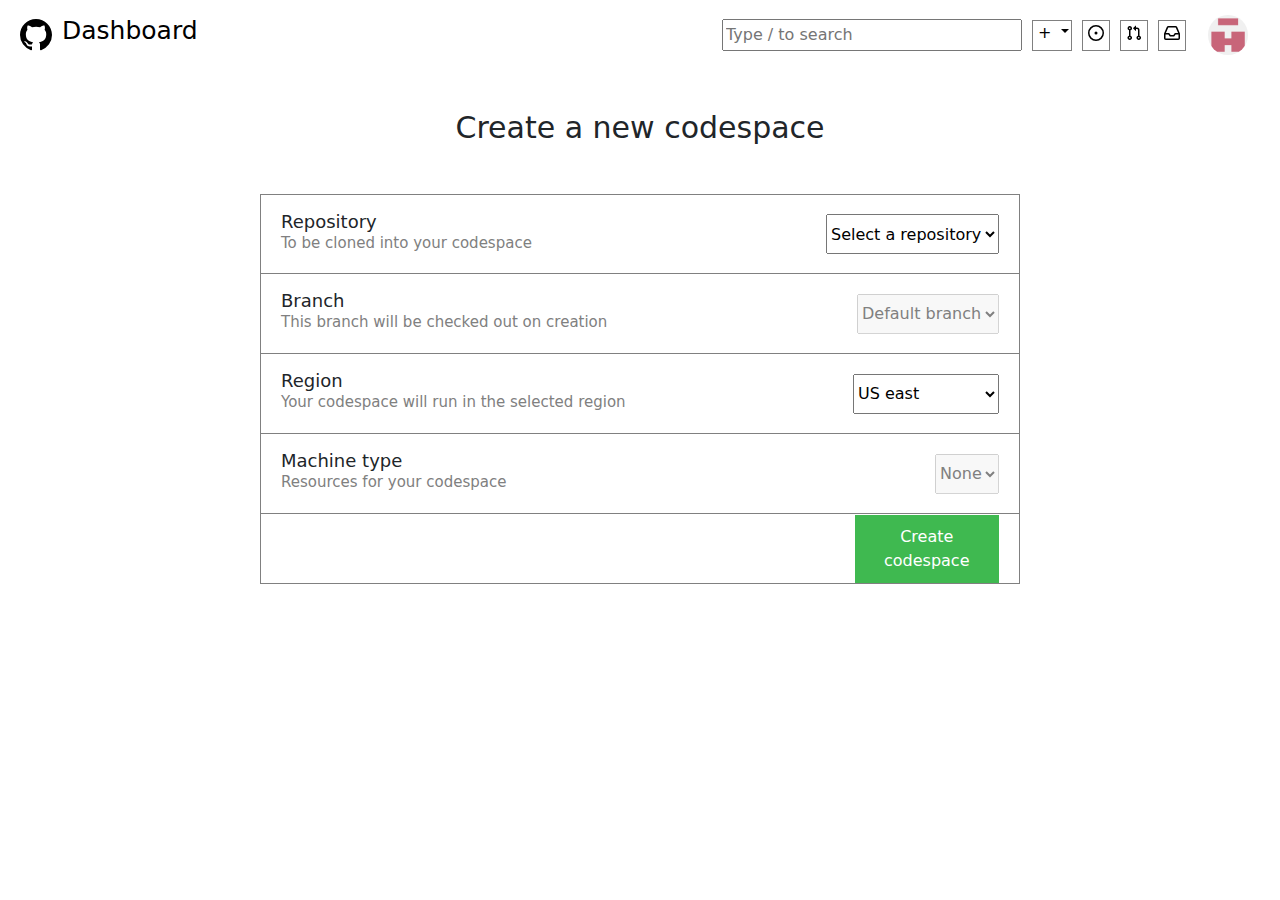
==== pages/codespace.html @ 84b0ba65 "codespace" ====
<!DOCTYPE html>
<html lang="en">
  <head>
    <meta charset="UTF-8" />
    <meta name="viewport" content="width=device-width, initial-scale=1.0" />
    <title>Document</title>
    <link
      href="https://cdn.jsdelivr.net/npm/bootstrap@5.3.3/dist/css/bootstrap.min.css"
      rel="stylesheet"
      integrity="sha384-QWTKZyjpPEjISv5WaRU9OFeRpok6YctnYmDr5pNlyT2bRjXh0JMhjY6hW+ALEwIH"
      crossorigin="anonymous"
    />
    <link rel="stylesheet" href="../css/codespace.min.css" />
  </head>
  <body>
    <header>
      <nav class="container first_nav">
        <div class="logo">
          <a href="../index.html">
            <svg
              height="32"
              aria-hidden="true"
              viewBox="0 0 16 16"
              version="1.1"
              width="32"
              data-view-component="true"
            >
              <path
                d="M8 0c4.42 0 8 3.58 8 8a8.013 8.013 0 0 1-5.45 7.59c-.4.08-.55-.17-.55-.38 0-.27.01-1.13.01-2.2 0-.75-.25-1.23-.54-1.48 1.78-.2 3.65-.88 3.65-3.95 0-.88-.31-1.59-.82-2.15.08-.2.36-1.02-.08-2.12 0 0-.67-.22-2.2.82-.64-.18-1.32-.27-2-.27-.68 0-1.36.09-2 .27-1.53-1.03-2.2-.82-2.2-.82-.44 1.1-.16 1.92-.08 2.12-.51.56-.82 1.28-.82 2.15 0 3.06 1.86 3.75 3.64 3.95-.23.2-.44.55-.51 1.07-.46.21-1.61.55-2.33-.66-.15-.24-.6-.83-1.23-.82-.67.01-.27.38.01.53.34.19.73.9.82 1.13.16.45.68 1.31 2.69.94 0 .67.01 1.3.01 1.49 0 .21-.15.45-.55.38A7.995 7.995 0 0 1 0 8c0-4.42 3.58-8 8-8Z"
              ></path>
            </svg>
          </a>
          <a href="../index.html">
            <h1 class="py-3">Dashboard</h1>
          </a>
        </div>
        <div class="search">
          <form action="">
            <input type="search" placeholder="Type / to search" />
          </form>
          <div class="dropdown">
            <button
              class="btn-1 dropdown-toggle"
              type="button"
              data-bs-toggle="dropdown"
              aria-expanded="false"
            >
              +
            </button>
            <ul class="dropdown-menu">
              <li>
                <button class="dropdown-item" type="button">
                  New reposity
                </button>
              </li>
              <li>
                <button class="dropdown-item" type="button">
                  Import reposity
                </button>
                <hr />
              </li>
              <li>
                <button class="dropdown-item" type="button">
                  New codespace
                </button>
              </li>
              <li>
                <button class="dropdown-item" type="button">New gist</button>
              </li>
              <hr />
              <li>
                <button class="dropdown-item" type="button">
                  New organization
                </button>
              </li>
              <li>
                <button class="dropdown-item" type="button">New project</button>
              </li>
            </ul>
          </div>
          <button class="btn-1">
            <a href="">
              <svg
                aria-hidden="true"
                height="16"
                viewBox="0 0 16 16"
                version="1.1"
                width="16"
                data-view-component="true"
                class="octicon octicon-issue-opened Button-visual"
              >
                <path d="M8 9.5a1.5 1.5 0 1 0 0-3 1.5 1.5 0 0 0 0 3Z"></path>
                <path
                  d="M8 0a8 8 0 1 1 0 16A8 8 0 0 1 8 0ZM1.5 8a6.5 6.5 0 1 0 13 0 6.5 6.5 0 0 0-13 0Z"
                ></path>
              </svg>
            </a>
          </button>
          <button class="btn-1">
            <a href="">
              <svg
                aria-hidden="true"
                height="16"
                viewBox="0 0 16 16"
                version="1.1"
                width="16"
                data-view-component="true"
                class="octicon octicon-git-pull-request Button-visual"
              >
                <path
                  d="M1.5 3.25a2.25 2.25 0 1 1 3 2.122v5.256a2.251 2.251 0 1 1-1.5 0V5.372A2.25 2.25 0 0 1 1.5 3.25Zm5.677-.177L9.573.677A.25.25 0 0 1 10 .854V2.5h1A2.5 2.5 0 0 1 13.5 5v5.628a2.251 2.251 0 1 1-1.5 0V5a1 1 0 0 0-1-1h-1v1.646a.25.25 0 0 1-.427.177L7.177 3.427a.25.25 0 0 1 0-.354ZM3.75 2.5a.75.75 0 1 0 0 1.5.75.75 0 0 0 0-1.5Zm0 9.5a.75.75 0 1 0 0 1.5.75.75 0 0 0 0-1.5Zm8.25.75a.75.75 0 1 0 1.5 0 .75.75 0 0 0-1.5 0Z"
                ></path>
              </svg>
            </a>
          </button>
          <button class="btn-1">
            <a href="">
              <svg
                aria-hidden="true"
                height="16"
                viewBox="0 0 16 16"
                version="1.1"
                width="16"
                data-view-component="true"
                class="octicon octicon-inbox Button-visual"
              >
                <path
                  d="M2.8 2.06A1.75 1.75 0 0 1 4.41 1h7.18c.7 0 1.333.417 1.61 1.06l2.74 6.395c.04.093.06.194.06.295v4.5A1.75 1.75 0 0 1 14.25 15H1.75A1.75 1.75 0 0 1 0 13.25v-4.5c0-.101.02-.202.06-.295Zm1.61.44a.25.25 0 0 0-.23.152L1.887 8H4.75a.75.75 0 0 1 .6.3L6.625 10h2.75l1.275-1.7a.75.75 0 0 1 .6-.3h2.863L11.82 2.652a.25.25 0 0 0-.23-.152Zm10.09 7h-2.875l-1.275 1.7a.75.75 0 0 1-.6.3h-3.5a.75.75 0 0 1-.6-.3L4.375 9.5H1.5v3.75c0 .138.112.25.25.25h12.5a.25.25 0 0 0 .25-.25Z"
                ></path>
              </svg>
            </a>
          </button>
          <button
            style="border: none"
            id="img_logo"
            class="btn"
            type="button"
            data-bs-toggle="offcanvas"
            data-bs-target="#offcanvasRight"
            aria-controls="offcanvasRight"
          >
            <img
              src="../assets/images/home/logo.png"
              style="border-radius: 50%"
              width="40px"
              alt=""
            />
          </button>

          <div
            class="offcanvas offcanvas-end"
            tabindex="-1"
            id="offcanvasRight"
            aria-labelledby="offcanvasRightLabel"
          >
            <div class="offcanvas-header">
              <h5 class="offcanvas-title" id="offcanvasRightLabel">
                Nomonjon Parmanov
              </h5>
              <button
                type="button"
                class="btn-close"
                data-bs-dismiss="offcanvas"
                aria-label="Close"
              ></button>
            </div>
            <div class="offcanvas-body">
              <ul>
                <li>
                  <button class="btn-1" type="button">
                    <svg
                      aria-hidden="true"
                      height="16"
                      viewBox="0 0 16 16"
                      version="1.1"
                      width="16"
                      data-view-component="true"
                      class="octicon octicon-smiley"
                    >
                      <path
                        d="M8 0a8 8 0 1 1 0 16A8 8 0 0 1 8 0ZM1.5 8a6.5 6.5 0 1 0 13 0 6.5 6.5 0 0 0-13 0Zm3.82 1.636a.75.75 0 0 1 1.038.175l.007.009c.103.118.22.222.35.31.264.178.683.37 1.285.37.602 0 1.02-.192 1.285-.371.13-.088.247-.192.35-.31l.007-.008a.75.75 0 0 1 1.222.87l-.022-.015c.02.013.021.015.021.015v.001l-.001.002-.002.003-.005.007-.014.019a2.066 2.066 0 0 1-.184.213c-.16.166-.338.316-.53.445-.63.418-1.37.638-2.127.629-.946 0-1.652-.308-2.126-.63a3.331 3.331 0 0 1-.715-.657l-.014-.02-.005-.006-.002-.003v-.002h-.001l.613-.432-.614.43a.75.75 0 0 1 .183-1.044ZM12 7a1 1 0 1 1-2 0 1 1 0 0 1 2 0ZM5 8a1 1 0 1 1 0-2 1 1 0 0 1 0 2Zm5.25 2.25.592.416a97.71 97.71 0 0 0-.592-.416Z"
                      ></path>
                    </svg>
                    Set status
                  </button>
                </li>
                <hr />
                <li>
                  <button class="btn-1" type="button">
                    <svg
                      aria-hidden="true"
                      height="16"
                      viewBox="0 0 16 16"
                      version="1.1"
                      width="16"
                      data-view-component="true"
                      class="octicon octicon-person"
                    >
                      <path
                        d="M10.561 8.073a6.005 6.005 0 0 1 3.432 5.142.75.75 0 1 1-1.498.07 4.5 4.5 0 0 0-8.99 0 .75.75 0 0 1-1.498-.07 6.004 6.004 0 0 1 3.431-5.142 3.999 3.999 0 1 1 5.123 0ZM10.5 5a2.5 2.5 0 1 0-5 0 2.5 2.5 0 0 0 5 0Z"
                      ></path>
                    </svg>
                    Your profile
                  </button>
                </li>
                <li>
                  <button class="btn-1" type="button">
                    <svg
                      aria-hidden="true"
                      height="16"
                      viewBox="0 0 16 16"
                      version="1.1"
                      width="16"
                      data-view-component="true"
                      class="octicon octicon-person-add"
                    >
                      <path
                        d="M7.9 8.548h-.001a5.528 5.528 0 0 1 3.1 4.659.75.75 0 1 1-1.498.086A4.01 4.01 0 0 0 5.5 9.5a4.01 4.01 0 0 0-4.001 3.793.75.75 0 1 1-1.498-.085 5.527 5.527 0 0 1 3.1-4.66 3.5 3.5 0 1 1 4.799 0ZM13.25 0a.75.75 0 0 1 .75.75V2h1.25a.75.75 0 0 1 0 1.5H14v1.25a.75.75 0 0 1-1.5 0V3.5h-1.25a.75.75 0 0 1 0-1.5h1.25V.75a.75.75 0 0 1 .75-.75ZM5.5 4a2 2 0 1 0-.001 3.999A2 2 0 0 0 5.5 4Z"
                      ></path>
                    </svg>
                    Add account
                  </button>
                </li>
                <hr />
                <li>
                  <button class="btn-1" type="button">
                    <svg
                      aria-hidden="true"
                      height="16"
                      viewBox="0 0 16 16"
                      version="1.1"
                      width="16"
                      data-view-component="true"
                      class="octicon octicon-repo"
                    >
                      <path
                        d="M2 2.5A2.5 2.5 0 0 1 4.5 0h8.75a.75.75 0 0 1 .75.75v12.5a.75.75 0 0 1-.75.75h-2.5a.75.75 0 0 1 0-1.5h1.75v-2h-8a1 1 0 0 0-.714 1.7.75.75 0 1 1-1.072 1.05A2.495 2.495 0 0 1 2 11.5Zm10.5-1h-8a1 1 0 0 0-1 1v6.708A2.486 2.486 0 0 1 4.5 9h8ZM5 12.25a.25.25 0 0 1 .25-.25h3.5a.25.25 0 0 1 .25.25v3.25a.25.25 0 0 1-.4.2l-1.45-1.087a.249.249 0 0 0-.3 0L5.4 15.7a.25.25 0 0 1-.4-.2Z"
                      ></path>
                    </svg>
                    Your repositories
                  </button>
                </li>
                <li>
                  <button class="btn-1" type="button">
                    <svg
                      aria-hidden="true"
                      height="16"
                      viewBox="0 0 16 16"
                      version="1.1"
                      width="16"
                      data-view-component="true"
                      class="octicon octicon-project"
                    >
                      <path
                        d="M1.75 0h12.5C15.216 0 16 .784 16 1.75v12.5A1.75 1.75 0 0 1 14.25 16H1.75A1.75 1.75 0 0 1 0 14.25V1.75C0 .784.784 0 1.75 0ZM1.5 1.75v12.5c0 .138.112.25.25.25h12.5a.25.25 0 0 0 .25-.25V1.75a.25.25 0 0 0-.25-.25H1.75a.25.25 0 0 0-.25.25ZM11.75 3a.75.75 0 0 1 .75.75v7.5a.75.75 0 0 1-1.5 0v-7.5a.75.75 0 0 1 .75-.75Zm-8.25.75a.75.75 0 0 1 1.5 0v5.5a.75.75 0 0 1-1.5 0ZM8 3a.75.75 0 0 1 .75.75v3.5a.75.75 0 0 1-1.5 0v-3.5A.75.75 0 0 1 8 3Z"
                      ></path>
                    </svg>
                    Your projects
                  </button>
                </li>
                <li>
                  <button class="btn-1" type="button">
                    <svg
                      aria-hidden="true"
                      height="16"
                      viewBox="0 0 16 16"
                      version="1.1"
                      width="16"
                      data-view-component="true"
                      class="octicon octicon-copilot"
                    >
                      <path
                        d="M7.998 15.035c-4.562 0-7.873-2.914-7.998-3.749V9.338c.085-.628.677-1.686 1.588-2.065.013-.07.024-.143.036-.218.029-.183.06-.384.126-.612-.201-.508-.254-1.084-.254-1.656 0-.87.128-1.769.693-2.484.579-.733 1.494-1.124 2.724-1.261 1.206-.134 2.262.034 2.944.765.05.053.096.108.139.165.044-.057.094-.112.143-.165.682-.731 1.738-.899 2.944-.765 1.23.137 2.145.528 2.724 1.261.566.715.693 1.614.693 2.484 0 .572-.053 1.148-.254 1.656.066.228.098.429.126.612.012.076.024.148.037.218.924.385 1.522 1.471 1.591 2.095v1.872c0 .766-3.351 3.795-8.002 3.795Zm0-1.485c2.28 0 4.584-1.11 5.002-1.433V7.862l-.023-.116c-.49.21-1.075.291-1.727.291-1.146 0-2.059-.327-2.71-.991A3.222 3.222 0 0 1 8 6.303a3.24 3.24 0 0 1-.544.743c-.65.664-1.563.991-2.71.991-.652 0-1.236-.081-1.727-.291l-.023.116v4.255c.419.323 2.722 1.433 5.002 1.433ZM6.762 2.83c-.193-.206-.637-.413-1.682-.297-1.019.113-1.479.404-1.713.7-.247.312-.369.789-.369 1.554 0 .793.129 1.171.308 1.371.162.181.519.379 1.442.379.853 0 1.339-.235 1.638-.54.315-.322.527-.827.617-1.553.117-.935-.037-1.395-.241-1.614Zm4.155-.297c-1.044-.116-1.488.091-1.681.297-.204.219-.359.679-.242 1.614.091.726.303 1.231.618 1.553.299.305.784.54 1.638.54.922 0 1.28-.198 1.442-.379.179-.2.308-.578.308-1.371 0-.765-.123-1.242-.37-1.554-.233-.296-.693-.587-1.713-.7Z"
                      ></path>
                      <path
                        d="M6.25 9.037a.75.75 0 0 1 .75.75v1.501a.75.75 0 0 1-1.5 0V9.787a.75.75 0 0 1 .75-.75Zm4.25.75v1.501a.75.75 0 0 1-1.5 0V9.787a.75.75 0 0 1 1.5 0Z"
                      ></path>
                    </svg>
                    Your Copilot
                  </button>
                </li>
                <li>
                  <button class="btn-1" type="button">
                    <svg
                      aria-hidden="true"
                      height="16"
                      viewBox="0 0 16 16"
                      version="1.1"
                      width="16"
                      data-view-component="true"
                      class="octicon octicon-organization"
                    >
                      <path
                        d="M1.75 16A1.75 1.75 0 0 1 0 14.25V1.75C0 .784.784 0 1.75 0h8.5C11.216 0 12 .784 12 1.75v12.5c0 .085-.006.168-.018.25h2.268a.25.25 0 0 0 .25-.25V8.285a.25.25 0 0 0-.111-.208l-1.055-.703a.749.749 0 1 1 .832-1.248l1.055.703c.487.325.779.871.779 1.456v5.965A1.75 1.75 0 0 1 14.25 16h-3.5a.766.766 0 0 1-.197-.026c-.099.017-.2.026-.303.026h-3a.75.75 0 0 1-.75-.75V14h-1v1.25a.75.75 0 0 1-.75.75Zm-.25-1.75c0 .138.112.25.25.25H4v-1.25a.75.75 0 0 1 .75-.75h2.5a.75.75 0 0 1 .75.75v1.25h2.25a.25.25 0 0 0 .25-.25V1.75a.25.25 0 0 0-.25-.25h-8.5a.25.25 0 0 0-.25.25ZM3.75 6h.5a.75.75 0 0 1 0 1.5h-.5a.75.75 0 0 1 0-1.5ZM3 3.75A.75.75 0 0 1 3.75 3h.5a.75.75 0 0 1 0 1.5h-.5A.75.75 0 0 1 3 3.75Zm4 3A.75.75 0 0 1 7.75 6h.5a.75.75 0 0 1 0 1.5h-.5A.75.75 0 0 1 7 6.75ZM7.75 3h.5a.75.75 0 0 1 0 1.5h-.5a.75.75 0 0 1 0-1.5ZM3 9.75A.75.75 0 0 1 3.75 9h.5a.75.75 0 0 1 0 1.5h-.5A.75.75 0 0 1 3 9.75ZM7.75 9h.5a.75.75 0 0 1 0 1.5h-.5a.75.75 0 0 1 0-1.5Z"
                      ></path>
                    </svg>
                    Your organization
                  </button>
                </li>
                <li>
                  <button class="btn-1" type="button">
                    <svg
                      aria-hidden="true"
                      height="16"
                      viewBox="0 0 16 16"
                      version="1.1"
                      width="16"
                      data-view-component="true"
                      class="octicon octicon-globe"
                    >
                      <path
                        d="M8 0a8 8 0 1 1 0 16A8 8 0 0 1 8 0ZM5.78 8.75a9.64 9.64 0 0 0 1.363 4.177c.255.426.542.832.857 1.215.245-.296.551-.705.857-1.215A9.64 9.64 0 0 0 10.22 8.75Zm4.44-1.5a9.64 9.64 0 0 0-1.363-4.177c-.307-.51-.612-.919-.857-1.215a9.927 9.927 0 0 0-.857 1.215A9.64 9.64 0 0 0 5.78 7.25Zm-5.944 1.5H1.543a6.507 6.507 0 0 0 4.666 5.5c-.123-.181-.24-.365-.352-.552-.715-1.192-1.437-2.874-1.581-4.948Zm-2.733-1.5h2.733c.144-2.074.866-3.756 1.58-4.948.12-.197.237-.381.353-.552a6.507 6.507 0 0 0-4.666 5.5Zm10.181 1.5c-.144 2.074-.866 3.756-1.58 4.948-.12.197-.237.381-.353.552a6.507 6.507 0 0 0 4.666-5.5Zm2.733-1.5a6.507 6.507 0 0 0-4.666-5.5c.123.181.24.365.353.552.714 1.192 1.436 2.874 1.58 4.948Z"
                      ></path>
                    </svg>
                    Your erterprises
                  </button>
                </li>
                <li>
                  <button class="btn-1" type="button">
                    <svg
                      aria-hidden="true"
                      height="16"
                      viewBox="0 0 16 16"
                      version="1.1"
                      width="16"
                      data-view-component="true"
                      class="octicon octicon-star"
                    >
                      <path
                        d="M8 .25a.75.75 0 0 1 .673.418l1.882 3.815 4.21.612a.75.75 0 0 1 .416 1.279l-3.046 2.97.719 4.192a.751.751 0 0 1-1.088.791L8 12.347l-3.766 1.98a.75.75 0 0 1-1.088-.79l.72-4.194L.818 6.374a.75.75 0 0 1 .416-1.28l4.21-.611L7.327.668A.75.75 0 0 1 8 .25Zm0 2.445L6.615 5.5a.75.75 0 0 1-.564.41l-3.097.45 2.24 2.184a.75.75 0 0 1 .216.664l-.528 3.084 2.769-1.456a.75.75 0 0 1 .698 0l2.77 1.456-.53-3.084a.75.75 0 0 1 .216-.664l2.24-2.183-3.096-.45a.75.75 0 0 1-.564-.41L8 2.694Z"
                      ></path>
                    </svg>
                    Your stars
                  </button>
                </li>
                <li>
                  <button class="btn-1" type="button">
                    <svg
                      aria-hidden="true"
                      height="16"
                      viewBox="0 0 16 16"
                      version="1.1"
                      width="16"
                      data-view-component="true"
                      class="octicon octicon-heart"
                    >
                      <path
                        d="m8 14.25.345.666a.75.75 0 0 1-.69 0l-.008-.004-.018-.01a7.152 7.152 0 0 1-.31-.17 22.055 22.055 0 0 1-3.434-2.414C2.045 10.731 0 8.35 0 5.5 0 2.836 2.086 1 4.25 1 5.797 1 7.153 1.802 8 3.02 8.847 1.802 10.203 1 11.75 1 13.914 1 16 2.836 16 5.5c0 2.85-2.045 5.231-3.885 6.818a22.066 22.066 0 0 1-3.744 2.584l-.018.01-.006.003h-.002ZM4.25 2.5c-1.336 0-2.75 1.164-2.75 3 0 2.15 1.58 4.144 3.365 5.682A20.58 20.58 0 0 0 8 13.393a20.58 20.58 0 0 0 3.135-2.211C12.92 9.644 14.5 7.65 14.5 5.5c0-1.836-1.414-3-2.75-3-1.373 0-2.609.986-3.029 2.456a.749.749 0 0 1-1.442 0C6.859 3.486 5.623 2.5 4.25 2.5Z"
                      ></path>
                    </svg>
                    Your sponsors
                  </button>
                </li>
                <li>
                  <button class="btn-1" type="button">
                    <svg
                      aria-hidden="true"
                      height="16"
                      viewBox="0 0 16 16"
                      version="1.1"
                      width="16"
                      data-view-component="true"
                      class="octicon octicon-code-square"
                    >
                      <path
                        d="M0 1.75C0 .784.784 0 1.75 0h12.5C15.216 0 16 .784 16 1.75v12.5A1.75 1.75 0 0 1 14.25 16H1.75A1.75 1.75 0 0 1 0 14.25Zm1.75-.25a.25.25 0 0 0-.25.25v12.5c0 .138.112.25.25.25h12.5a.25.25 0 0 0 .25-.25V1.75a.25.25 0 0 0-.25-.25Zm7.47 3.97a.75.75 0 0 1 1.06 0l2 2a.75.75 0 0 1 0 1.06l-2 2a.749.749 0 0 1-1.275-.326.749.749 0 0 1 .215-.734L10.69 8 9.22 6.53a.75.75 0 0 1 0-1.06ZM6.78 6.53 5.31 8l1.47 1.47a.749.749 0 0 1-.326 1.275.749.749 0 0 1-.734-.215l-2-2a.75.75 0 0 1 0-1.06l2-2a.751.751 0 0 1 1.042.018.751.751 0 0 1 .018 1.042Z"
                      ></path>
                    </svg>
                    Your Gists
                  </button>
                </li>
                <hr />
                <li>
                  <button class="btn-1" type="button">
                    <svg
                      aria-hidden="true"
                      height="16"
                      viewBox="0 0 16 16"
                      version="1.1"
                      width="16"
                      data-view-component="true"
                      class="octicon octicon-upload"
                    >
                      <path
                        d="M2.75 14A1.75 1.75 0 0 1 1 12.25v-2.5a.75.75 0 0 1 1.5 0v2.5c0 .138.112.25.25.25h10.5a.25.25 0 0 0 .25-.25v-2.5a.75.75 0 0 1 1.5 0v2.5A1.75 1.75 0 0 1 13.25 14Z"
                      ></path>
                      <path
                        d="M11.78 4.72a.749.749 0 1 1-1.06 1.06L8.75 3.811V9.5a.75.75 0 0 1-1.5 0V3.811L5.28 5.78a.749.749 0 1 1-1.06-1.06l3.25-3.25a.749.749 0 0 1 1.06 0l3.25 3.25Z"
                      ></path>
                    </svg>
                    Upgrade
                  </button>
                </li>
                <li>
                  <button class="btn-1" type="button">
                    <svg
                      aria-hidden="true"
                      height="16"
                      viewBox="0 0 16 16"
                      version="1.1"
                      width="16"
                      data-view-component="true"
                      class="octicon octicon-globe"
                    >
                      <path
                        d="M8 0a8 8 0 1 1 0 16A8 8 0 0 1 8 0ZM5.78 8.75a9.64 9.64 0 0 0 1.363 4.177c.255.426.542.832.857 1.215.245-.296.551-.705.857-1.215A9.64 9.64 0 0 0 10.22 8.75Zm4.44-1.5a9.64 9.64 0 0 0-1.363-4.177c-.307-.51-.612-.919-.857-1.215a9.927 9.927 0 0 0-.857 1.215A9.64 9.64 0 0 0 5.78 7.25Zm-5.944 1.5H1.543a6.507 6.507 0 0 0 4.666 5.5c-.123-.181-.24-.365-.352-.552-.715-1.192-1.437-2.874-1.581-4.948Zm-2.733-1.5h2.733c.144-2.074.866-3.756 1.58-4.948.12-.197.237-.381.353-.552a6.507 6.507 0 0 0-4.666 5.5Zm10.181 1.5c-.144 2.074-.866 3.756-1.58 4.948-.12.197-.237.381-.353.552a6.507 6.507 0 0 0 4.666-5.5Zm2.733-1.5a6.507 6.507 0 0 0-4.666-5.5c.123.181.24.365.353.552.714 1.192 1.436 2.874 1.58 4.948Z"
                      ></path>
                    </svg>
                    Try erterprice
                  </button>
                </li>
                <li>
                  <button class="btn-1" type="button">
                    <svg
                      aria-hidden="true"
                      height="16"
                      viewBox="0 0 16 16"
                      version="1.1"
                      width="16"
                      data-view-component="true"
                      class="octicon octicon-beaker"
                    >
                      <path
                        d="M5 5.782V2.5h-.25a.75.75 0 0 1 0-1.5h6.5a.75.75 0 0 1 0 1.5H11v3.282l3.666 5.76C15.619 13.04 14.543 15 12.767 15H3.233c-1.776 0-2.852-1.96-1.899-3.458Zm-2.4 6.565a.75.75 0 0 0 .633 1.153h9.534a.75.75 0 0 0 .633-1.153L12.225 10.5h-8.45ZM9.5 2.5h-3V6c0 .143-.04.283-.117.403L4.73 9h6.54L9.617 6.403A.746.746 0 0 1 9.5 6Z"
                      ></path>
                    </svg>
                    Feature preview
                  </button>
                </li>
                <li>
                  <button class="btn-1" type="button">
                    <svg
                      aria-hidden="true"
                      height="16"
                      viewBox="0 0 16 16"
                      version="1.1"
                      width="16"
                      data-view-component="true"
                      class="octicon octicon-gear"
                    >
                      <path
                        d="M8 0a8.2 8.2 0 0 1 .701.031C9.444.095 9.99.645 10.16 1.29l.288 1.107c.018.066.079.158.212.224.231.114.454.243.668.386.123.082.233.09.299.071l1.103-.303c.644-.176 1.392.021 1.82.63.27.385.506.792.704 1.218.315.675.111 1.422-.364 1.891l-.814.806c-.049.048-.098.147-.088.294.016.257.016.515 0 .772-.01.147.038.246.088.294l.814.806c.475.469.679 1.216.364 1.891a7.977 7.977 0 0 1-.704 1.217c-.428.61-1.176.807-1.82.63l-1.102-.302c-.067-.019-.177-.011-.3.071a5.909 5.909 0 0 1-.668.386c-.133.066-.194.158-.211.224l-.29 1.106c-.168.646-.715 1.196-1.458 1.26a8.006 8.006 0 0 1-1.402 0c-.743-.064-1.289-.614-1.458-1.26l-.289-1.106c-.018-.066-.079-.158-.212-.224a5.738 5.738 0 0 1-.668-.386c-.123-.082-.233-.09-.299-.071l-1.103.303c-.644.176-1.392-.021-1.82-.63a8.12 8.12 0 0 1-.704-1.218c-.315-.675-.111-1.422.363-1.891l.815-.806c.05-.048.098-.147.088-.294a6.214 6.214 0 0 1 0-.772c.01-.147-.038-.246-.088-.294l-.815-.806C.635 6.045.431 5.298.746 4.623a7.92 7.92 0 0 1 .704-1.217c.428-.61 1.176-.807 1.82-.63l1.102.302c.067.019.177.011.3-.071.214-.143.437-.272.668-.386.133-.066.194-.158.211-.224l.29-1.106C6.009.645 6.556.095 7.299.03 7.53.01 7.764 0 8 0Zm-.571 1.525c-.036.003-.108.036-.137.146l-.289 1.105c-.147.561-.549.967-.998 1.189-.173.086-.34.183-.5.29-.417.278-.97.423-1.529.27l-1.103-.303c-.109-.03-.175.016-.195.045-.22.312-.412.644-.573.99-.014.031-.021.11.059.19l.815.806c.411.406.562.957.53 1.456a4.709 4.709 0 0 0 0 .582c.032.499-.119 1.05-.53 1.456l-.815.806c-.081.08-.073.159-.059.19.162.346.353.677.573.989.02.03.085.076.195.046l1.102-.303c.56-.153 1.113-.008 1.53.27.161.107.328.204.501.29.447.222.85.629.997 1.189l.289 1.105c.029.109.101.143.137.146a6.6 6.6 0 0 0 1.142 0c.036-.003.108-.036.137-.146l.289-1.105c.147-.561.549-.967.998-1.189.173-.086.34-.183.5-.29.417-.278.97-.423 1.529-.27l1.103.303c.109.029.175-.016.195-.045.22-.313.411-.644.573-.99.014-.031.021-.11-.059-.19l-.815-.806c-.411-.406-.562-.957-.53-1.456a4.709 4.709 0 0 0 0-.582c-.032-.499.119-1.05.53-1.456l.815-.806c.081-.08.073-.159.059-.19a6.464 6.464 0 0 0-.573-.989c-.02-.03-.085-.076-.195-.046l-1.102.303c-.56.153-1.113.008-1.53-.27a4.44 4.44 0 0 0-.501-.29c-.447-.222-.85-.629-.997-1.189l-.289-1.105c-.029-.11-.101-.143-.137-.146a6.6 6.6 0 0 0-1.142 0ZM11 8a3 3 0 1 1-6 0 3 3 0 0 1 6 0ZM9.5 8a1.5 1.5 0 1 0-3.001.001A1.5 1.5 0 0 0 9.5 8Z"
                      ></path>
                    </svg>
                    Settings
                  </button>
                </li>
                <hr />
                <li>
                  <button class="btn-1" type="button">
                    <svg
                      aria-hidden="true"
                      height="16"
                      viewBox="0 0 16 16"
                      version="1.1"
                      width="16"
                      data-view-component="true"
                      class="octicon octicon-book"
                    >
                      <path
                        d="M0 1.75A.75.75 0 0 1 .75 1h4.253c1.227 0 2.317.59 3 1.501A3.743 3.743 0 0 1 11.006 1h4.245a.75.75 0 0 1 .75.75v10.5a.75.75 0 0 1-.75.75h-4.507a2.25 2.25 0 0 0-1.591.659l-.622.621a.75.75 0 0 1-1.06 0l-.622-.621A2.25 2.25 0 0 0 5.258 13H.75a.75.75 0 0 1-.75-.75Zm7.251 10.324.004-5.073-.002-2.253A2.25 2.25 0 0 0 5.003 2.5H1.5v9h3.757a3.75 3.75 0 0 1 1.994.574ZM8.755 4.75l-.004 7.322a3.752 3.752 0 0 1 1.992-.572H14.5v-9h-3.495a2.25 2.25 0 0 0-2.25 2.25Z"
                      ></path>
                      <svg
                        aria-hidden="true"
                        height="16"
                        viewBox="0 0 16 16"
                        version="1.1"
                        width="16"
                        data-view-component="true"
                        class="octicon octicon-gear"
                      >
                        <path
                          d="M8 0a8.2 8.2 0 0 1 .701.031C9.444.095 9.99.645 10.16 1.29l.288 1.107c.018.066.079.158.212.224.231.114.454.243.668.386.123.082.233.09.299.071l1.103-.303c.644-.176 1.392.021 1.82.63.27.385.506.792.704 1.218.315.675.111 1.422-.364 1.891l-.814.806c-.049.048-.098.147-.088.294.016.257.016.515 0 .772-.01.147.038.246.088.294l.814.806c.475.469.679 1.216.364 1.891a7.977 7.977 0 0 1-.704 1.217c-.428.61-1.176.807-1.82.63l-1.102-.302c-.067-.019-.177-.011-.3.071a5.909 5.909 0 0 1-.668.386c-.133.066-.194.158-.211.224l-.29 1.106c-.168.646-.715 1.196-1.458 1.26a8.006 8.006 0 0 1-1.402 0c-.743-.064-1.289-.614-1.458-1.26l-.289-1.106c-.018-.066-.079-.158-.212-.224a5.738 5.738 0 0 1-.668-.386c-.123-.082-.233-.09-.299-.071l-1.103.303c-.644.176-1.392-.021-1.82-.63a8.12 8.12 0 0 1-.704-1.218c-.315-.675-.111-1.422.363-1.891l.815-.806c.05-.048.098-.147.088-.294a6.214 6.214 0 0 1 0-.772c.01-.147-.038-.246-.088-.294l-.815-.806C.635 6.045.431 5.298.746 4.623a7.92 7.92 0 0 1 .704-1.217c.428-.61 1.176-.807 1.82-.63l1.102.302c.067.019.177.011.3-.071.214-.143.437-.272.668-.386.133-.066.194-.158.211-.224l.29-1.106C6.009.645 6.556.095 7.299.03 7.53.01 7.764 0 8 0Zm-.571 1.525c-.036.003-.108.036-.137.146l-.289 1.105c-.147.561-.549.967-.998 1.189-.173.086-.34.183-.5.29-.417.278-.97.423-1.529.27l-1.103-.303c-.109-.03-.175.016-.195.045-.22.312-.412.644-.573.99-.014.031-.021.11.059.19l.815.806c.411.406.562.957.53 1.456a4.709 4.709 0 0 0 0 .582c.032.499-.119 1.05-.53 1.456l-.815.806c-.081.08-.073.159-.059.19.162.346.353.677.573.989.02.03.085.076.195.046l1.102-.303c.56-.153 1.113-.008 1.53.27.161.107.328.204.501.29.447.222.85.629.997 1.189l.289 1.105c.029.109.101.143.137.146a6.6 6.6 0 0 0 1.142 0c.036-.003.108-.036.137-.146l.289-1.105c.147-.561.549-.967.998-1.189.173-.086.34-.183.5-.29.417-.278.97-.423 1.529-.27l1.103.303c.109.029.175-.016.195-.045.22-.313.411-.644.573-.99.014-.031.021-.11-.059-.19l-.815-.806c-.411-.406-.562-.957-.53-1.456a4.709 4.709 0 0 0 0-.582c-.032-.499.119-1.05.53-1.456l.815-.806c.081-.08.073-.159.059-.19a6.464 6.464 0 0 0-.573-.989c-.02-.03-.085-.076-.195-.046l-1.102.303c-.56.153-1.113.008-1.53-.27a4.44 4.44 0 0 0-.501-.29c-.447-.222-.85-.629-.997-1.189l-.289-1.105c-.029-.11-.101-.143-.137-.146a6.6 6.6 0 0 0-1.142 0ZM11 8a3 3 0 1 1-6 0 3 3 0 0 1 6 0ZM9.5 8a1.5 1.5 0 1 0-3.001.001A1.5 1.5 0 0 0 9.5 8Z"
                        ></path>
                      </svg>
                    </svg>
                    Github Docs
                  </button>
                </li>
                <li>
                  <button class="btn-1" type="button">
                    <svg
                      aria-hidden="true"
                      height="16"
                      viewBox="0 0 16 16"
                      version="1.1"
                      width="16"
                      data-view-component="true"
                      class="octicon octicon-people"
                    >
                      <path
                        d="M2 5.5a3.5 3.5 0 1 1 5.898 2.549 5.508 5.508 0 0 1 3.034 4.084.75.75 0 1 1-1.482.235 4 4 0 0 0-7.9 0 .75.75 0 0 1-1.482-.236A5.507 5.507 0 0 1 3.102 8.05 3.493 3.493 0 0 1 2 5.5ZM11 4a3.001 3.001 0 0 1 2.22 5.018 5.01 5.01 0 0 1 2.56 3.012.749.749 0 0 1-.885.954.752.752 0 0 1-.549-.514 3.507 3.507 0 0 0-2.522-2.372.75.75 0 0 1-.574-.73v-.352a.75.75 0 0 1 .416-.672A1.5 1.5 0 0 0 11 5.5.75.75 0 0 1 11 4Zm-5.5-.5a2 2 0 1 0-.001 3.999A2 2 0 0 0 5.5 3.5Z"
                      ></path>
                    </svg>
                    Github Support
                  </button>
                </li>
                <hr />
                <li>
                  <button class="btn-1" type="button">Sign out</button>
                </li>
              </ul>
            </div>
          </div>
        </div>
      </nav>
    </header>
    <section class="container">
      <h1>Create a new codespace</h1>
      <div class="repo">
        <fieldset>
          <div style="border-top: 1px solid gray" class="first">
            <div class="icon">
              <p>Repository</p>
              <p class="gray">To be cloned into your codespace</p>
            </div>
            <select name="repo" id="repo">
              <option value="">Select a repository</option>
            </select>
          </div>
          <div class="first">
            <div class="icon">
              <p>Branch</p>
              <p class="gray">This branch will be checked out on creation</p>
            </div>
            <select name="" id="" disabled="disabled">
              <option value="">Default branch</option>
            </select>
          </div>
          <div class="first">
            <div class="icon">
              <p>Region</p>
              <p class="gray">Your codespace will run in the selected region</p>
            </div>
            <select name="" id="">
              <option value="">US east</option>
              <option value="">US west</option>
              <option value="">Europe west</option>
              <option value="">Southeast west</option>
              <option value="">Australia</option>
            </select>
          </div>
          <div class="first">
            <div class="icon">
              <p>Machine type</p>
              <p class="gray">Resources for your codespace</p>
            </div>
            <select name="" id="" disabled="disabled">
              <option value="">None</option>
            </select>
          </div>
          <div style="height: 70px" class="first">
            <button type="submit">Create codespace</button>
          </div>
        </fieldset>
      </div>
    </section>
    <script
      src="https://cdn.jsdelivr.net/npm/bootstrap@5.3.3/dist/js/bootstrap.bundle.min.js"
      integrity="sha384-YvpcrYf0tY3lHB60NNkmXc5s9fDVZLESaAA55NDzOxhy9GkcIdslK1eN7N6jIeHz"
      crossorigin="anonymous"
    ></script>
  </body>
</html>
---- css/codespace.min.css ----
*{padding:0;margin:0}*::after,::before{box-sizing:border-box}.container{max-width:1300px;margin-left:auto;margin-right:auto;padding-left:20px;padding-right:20px}a{text-decoration:none}li{list-style-type:none}.first_nav{display:flex;align-items:center;justify-content:space-between}.first_nav .logo{display:flex;align-items:center;gap:10px}.first_nav .logo a{color:#000}.first_nav .logo h1{font-size:25px;padding-top:3px}.first_nav .search{display:flex;align-items:center;gap:10px}.first_nav .search input{width:300px;padding:2px;outline:none}.first_nav .search .dropdown .btn-1{background-color:#fff;border:1px solid gray;width:40px}.first_nav .search .dropdown .dropdown-menu button:hover{background-color:gray;color:#fff}.btn-1{border:1px solid gray;padding-bottom:5px;padding-left:5px;padding-right:5px;background-color:rgba(0,0,0,0)}.offcanvas h5{padding-left:37px;margin-left:-40px}.offcanvas .offcanvas-body{margin-left:-40px}.offcanvas .offcanvas-body ul li .btn-1{text-align:start;border:none;width:100%;background-color:rgba(0,0,0,0);transition:.5s}.offcanvas .offcanvas-body ul li button:hover{background-color:gray;color:#fff}h1{text-align:center;font-size:30px;padding-top:40px;padding-bottom:40px}.repo{max-width:800px;padding-left:20px;padding-right:20px;margin-left:auto;margin-right:auto}.repo .first{border:1px solid gray;display:flex;align-items:center;justify-content:space-between;padding:20px;height:80px;border-top:none}.repo .first .icon{padding-top:10px}.repo .first .icon p{font-size:18px}.repo .first .icon .gray{color:gray;font-size:15px;margin-top:-19px}.repo .first select{outline:none;height:40px}.repo .first select option{padding:10px}.repo button{display:block;margin-top:10px;margin-bottom:10px;margin-left:573.5px;padding:10px;color:#fff;background-color:#3fb950;border:none}
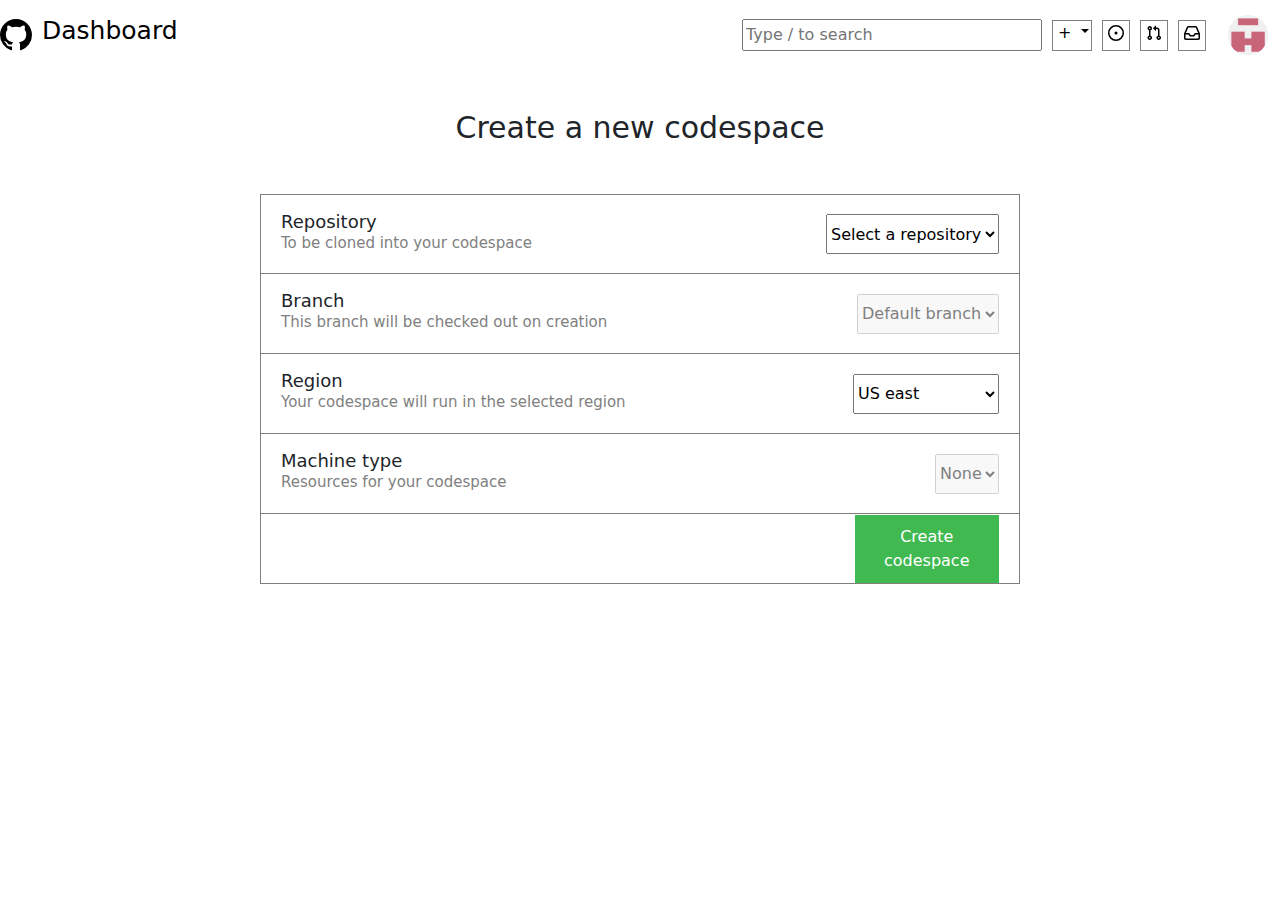
==== commit 5cf8e715: "test" ====
--- a/pages/codespace.html
+++ b/pages/codespace.html
@@ -14,7 +14,7 @@
   </head>
   <body>
     <header>
-      <nav class="container first_nav">
+      <nav class="first_nav">
         <div class="logo">
           <a href="../index.html">
             <svg
@@ -79,7 +79,7 @@
             </ul>
           </div>
           <button class="btn-1">
-            <a href="">
+            <a href="https://github.com/issues">
               <svg
                 aria-hidden="true"
                 height="16"
@@ -97,7 +97,7 @@
             </a>
           </button>
           <button class="btn-1">
-            <a href="">
+            <a href="https://github.com/pulls">
               <svg
                 aria-hidden="true"
                 height="16"
@@ -114,7 +114,7 @@
             </a>
           </button>
           <button class="btn-1">
-            <a href="">
+            <a href="https://github.com/notifications">
               <svg
                 aria-hidden="true"
                 height="16"
@@ -505,7 +505,7 @@
         </div>
       </nav>
     </header>
-    <section class="container">
+    <section class="">
       <h1>Create a new codespace</h1>
       <div class="repo">
         <fieldset>
